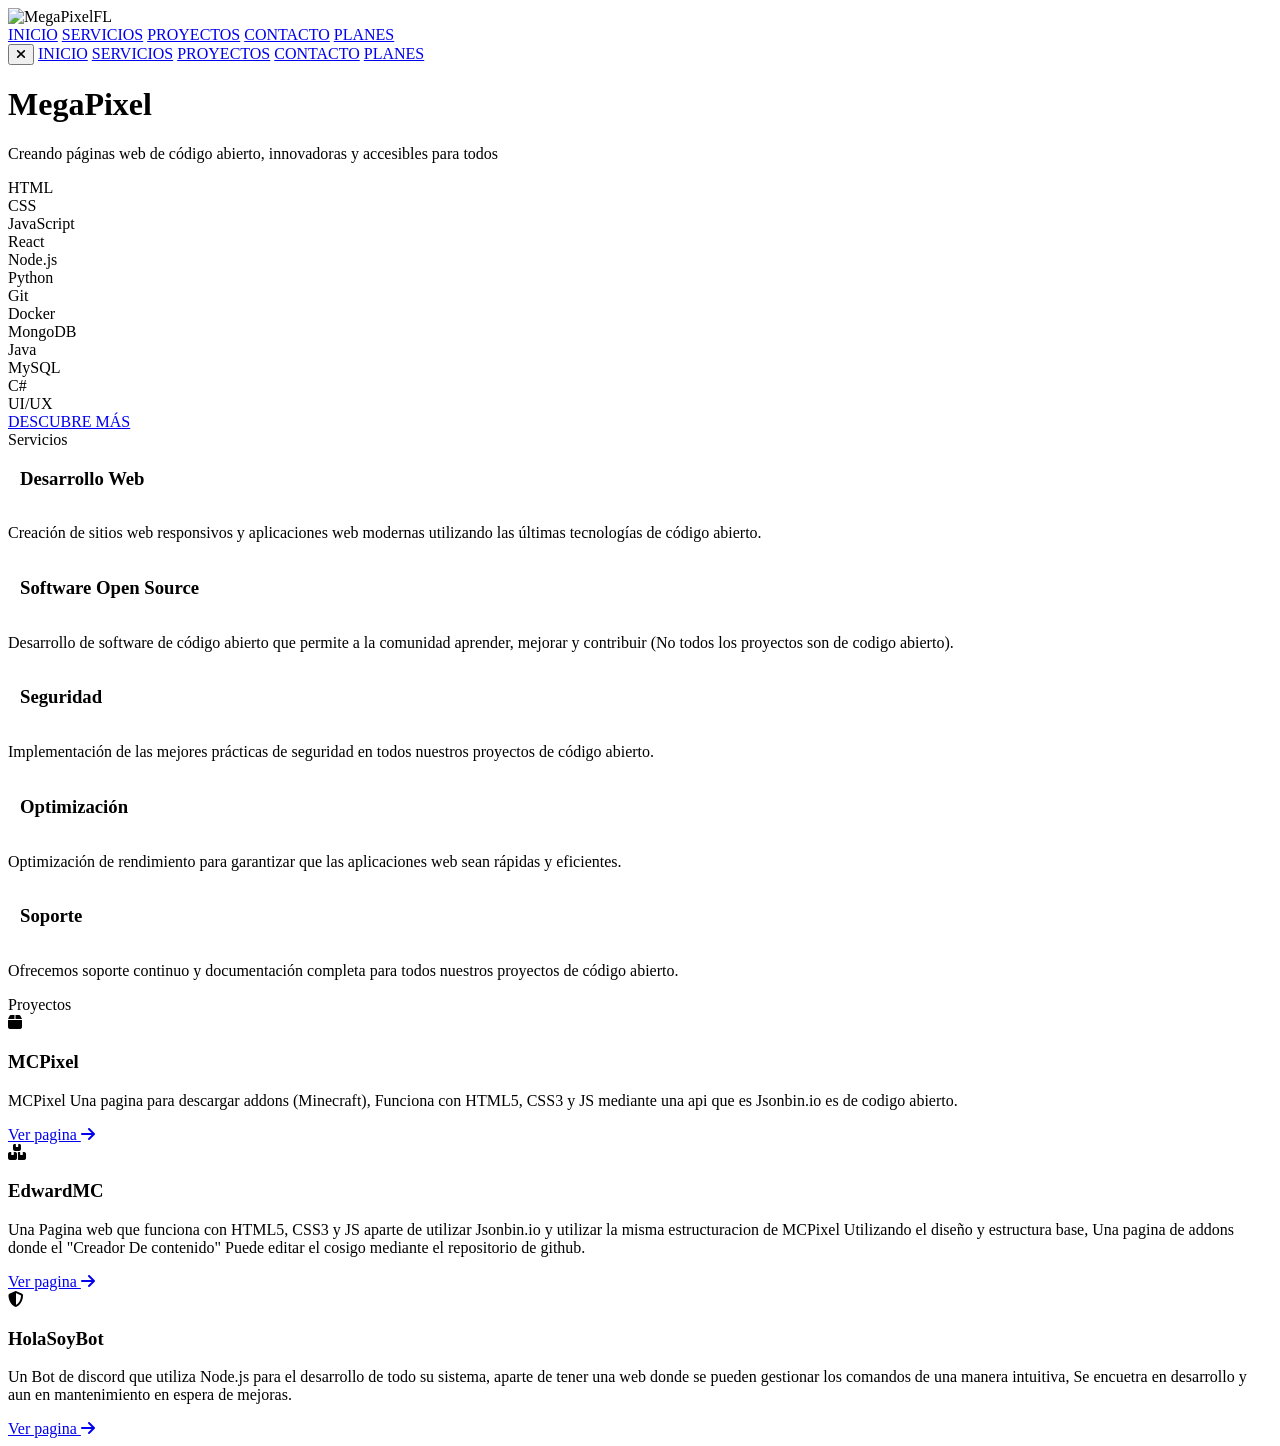
==== index.html @ ebb75589 "Create index.html" ====
<!DOCTYPE html>
<html lang="es">
<head>
  <meta charset="utf-8" />
  <meta name="viewport" content="width=device-width,initial-scale=1" />
  <title>MegaPixel - Desarrollo Web</title>

  <link href="https://fonts.googleapis.com/css2?family=Montserrat:wght@400;600;700&family=Poppins:wght@300;500;700&display=swap" rel="stylesheet">
  <link rel="stylesheet" href="https://cdnjs.cloudflare.com/ajax/libs/font-awesome/6.4.0/css/all.min.css">
  <link rel="icon" href="./img/logo2.png" type="image/png">
  <link rel="stylesheet" href="css/main.css">
</head>
<body>

  <nav class="navbar" id="navbar">
    <div class="nav-container">
      <div class="nav-logo">
        <img src="./img/logo.png" alt="MegaPixelFL">
      </div>
      
      <div class="nav-menu">
        <a href="#" class="nav-link active">INICIO</a>
        <a href="#services" class="nav-link">SERVICIOS</a>
        <a href="#projects" class="nav-link">PROYECTOS</a>
        <a href="./sc/contact.html" class="nav-link">CONTACTO</a>
        <a href="./sc/plan.html" class="nav-link">PLANES</a>
      </div>
      
      <div class="hamburger" id="hamburger">
        <span></span>
        <span></span>
        <span></span>
      </div>
    </div>
  </nav>

  <div class="mobile-menu" id="mobileMenu">
    <button class="close-menu" id="closeMenu">
      <i class="fas fa-times"></i>
    </button>
    <a href="#" class="nav-link active">INICIO</a>
    <a href="#services" class="nav-link">SERVICIOS</a>
    <a href="#projects" class="nav-link">PROYECTOS</a>
    <a href="./sc/contact.html" class="nav-link">CONTACTO</a>
    <a href="./sc/plan.html" class="nav-link">PLANES</a>
  </div>

  <div class="hero" role="main">
    <div class="hero-content">
      <h1 class="hero-title">MegaPixel</h1>
      <p class="hero-subtitle">Creando páginas web de código abierto, innovadoras y accesibles para todos</p>
      
      <div class="tech-stack">
        <div class="tech-item">HTML</div>
        <div class="tech-item">CSS</div>
        <div class="tech-item">JavaScript</div>
        <div class="tech-item">React</div>
        <div class="tech-item">Node.js</div>
        <div class="tech-item">Python</div>
        <div class="tech-item">Git</div>
        <div class="tech-item">Docker</div>
        <div class="tech-item">MongoDB</div>
        <div class="tech-item">Java</div>
        <div class="tech-item">MySQL</div>
        <div class="tech-item">C#</div>
        <div class="tech-item">UI/UX</div>
      </div>
    </div>

    <div class="bottom-cta">
      <a href="#services" class="scroll-down" id="scrollBtn">
        <div class="scroll-text">DESCUBRE MÁS</div>
        <div class="scroll-arrow"></div>
      </a>
    </div>
  </div>

  <section class="services-wrap" id="services">
    <div class="services" id="servicesPanel">
      <div class="services-top">
        <div class="services-title">Servicios</div>
      </div>
      
      <div class="cards" id="cards">
        <div class="card card-1">
          <div style="display:flex;align-items:center;gap:12px">
            <div class="icon">
              <svg xmlns="http://www.w3.org/2000/svg" fill="none" viewBox="0 0 24 24" stroke="currentColor">
                <path stroke-linecap="round" stroke-linejoin="round" stroke-width="2" d="M10 20l4-16m4 4l4 4-4 4M6 16l-4-4 4-4" />
              </svg>
            </div>
            <h3>Desarrollo Web</h3>
          </div>
          <p>Creación de sitios web responsivos y aplicaciones web modernas utilizando las últimas tecnologías de código abierto.</p>
        </div>
        
        <div class="card card-2">
          <div style="display:flex;align-items:center;gap:12px">
            <div class="icon">
              <svg xmlns="http://www.w3.org/2000/svg" fill="none" viewBox="0 0 24 24" stroke="currentColor">
                <path stroke-linecap="round" stroke-linejoin="round" stroke-width="2" d="M9.75 17L9 20l-1 1h8l-1-1-.75-3M3 13h18M5 17h14a2 2 0 002-2V5a2 2 0 00-2-2H5a2 2 0 00-2 2v10a2 2 0 002 2z" />
              </svg>
            </div>
            <h3>Software Open Source</h3>
          </div>
          <p>Desarrollo de software de código abierto que permite a la comunidad aprender, mejorar y contribuir (No todos los proyectos son de codigo abierto).</p>
        </div>
        
        <div class="card card-3">
          <div style="display:flex;align-items;center;gap:12px">
            <div class="icon">
              <svg xmlns="http://www.w3.org/2000/svg" fill="none" viewBox="0 0 24 24" stroke="currentColor">
                <path stroke-linecap="round" stroke-linejoin="round" stroke-width="2" d="M12 15v2m-6 4h12a2 2 0 002-2v-6a2 2 0 00-2-2H6a2 2 0 00-2 2v6a2 2 0 002 2zm10-10V7a4 4 0 00-8 0v4h8z" />
              </svg>
            </div>
            <h3>Seguridad</h3>
          </div>
          <p>Implementación de las mejores prácticas de seguridad en todos nuestros proyectos de código abierto.</p>
        </div>
        
        <div class="card card-4">
          <div style="display:flex;align-items:center;gap:12px">
            <div class="icon">
              <svg xmlns="http://www.w3.org/2000/svg" fill="none" viewBox="0 0 24 24" stroke="currentColor">
                <path stroke-linecap="round" stroke-linejoin="round" stroke-width="2" d="M13 10V3L4 14h7v7l9-11h-7z" />
              </svg>
            </div>
            <h3>Optimización</h3>
          </div>
          <p>Optimización de rendimiento para garantizar que las aplicaciones web sean rápidas y eficientes.</p>
        </div>
        
        <div class="card card-5">
          <div style="display:flex;align-items:center;gap:12px">
            <div class="icon">
              <svg xmlns="http://www.w3.org/2000/svg" fill="none" viewBox="0 0 24 24" stroke="currentColor">
                <path stroke-linecap="round" stroke-linejoin="round" stroke-width="2" d="M8 10h.01M12 10h.01M16 10h.01M9 16H5a2 2 0 01-2-2V6a2 2 0 012-2h14a2 2 0 012 2v8a2 2 0 01-2 2h-5l-5 5v-5z" />
              </svg>
            </div>
            <h3>Soporte</h3>
          </div>
          <p>Ofrecemos soporte continuo y documentación completa para todos nuestros proyectos de código abierto.</p>
        </div>
      </div>
    </div>
  </section>

  <section class="projects-wrap" id="projects">
    <div class="projects">
      <div class="projects-top">
        <div class="projects-title">Proyectos</div>
      </div>
      
      <div class="project-cards">
        <div class="project-card" data-url="https://mcpixel.vercel.app/">
          <div class="project-icon">
            <i class="fas fa-box"></i>
          </div>
          <h3>MCPixel</h3>
          <p>MCPixel Una pagina para descargar addons (Minecraft), Funciona con HTML5, CSS3 y JS mediante una api que es Jsonbin.io es de codigo abierto.</p>
          <a href="https://mcpixel.vercel.app/" class="project-link" target="_blank">
            Ver pagina <i class="fas fa-arrow-right"></i>
          </a>
        </div>
        
        <div class="project-card" data-url="https://edwardmc.vercel.app/">
          <div class="project-icon">
            <i class="fas fa-boxes"></i>
          </div>
          <h3>EdwardMC</h3>
          <p>Una Pagina web que funciona con HTML5, CSS3 y JS aparte de utilizar Jsonbin.io y utilizar la misma estructuracion de MCPixel Utilizando el diseño y estructura base, Una pagina de addons donde el "Creador De contenido" Puede editar el cosigo mediante el repositorio de github.</p>
          <a href="https://edwardmc.vercel.app/" class="project-link">
            Ver pagina <i class="fas fa-arrow-right"></i>
          </a>
        </div>
        
        <div class="project-card" data-url="#">
          <div class="project-icon">
            <i class="fas fa-shield-alt"></i>
          </div>
          <h3>HolaSoyBot</h3>
          <p>Un Bot de discord que utiliza Node.js para el desarrollo de todo su sistema, aparte de tener una web donde se pueden gestionar los comandos de una manera intuitiva, Se encuetra en desarrollo y aun en mantenimiento en espera de mejoras.</p>
          <a href="#" class="project-link">
            Ver pagina <i class="fas fa-arrow-right"></i>
          </a>
        </div>
      </div>
    </div>
  </section>

  <script src="js/main.js"></script>
</body>
</html>
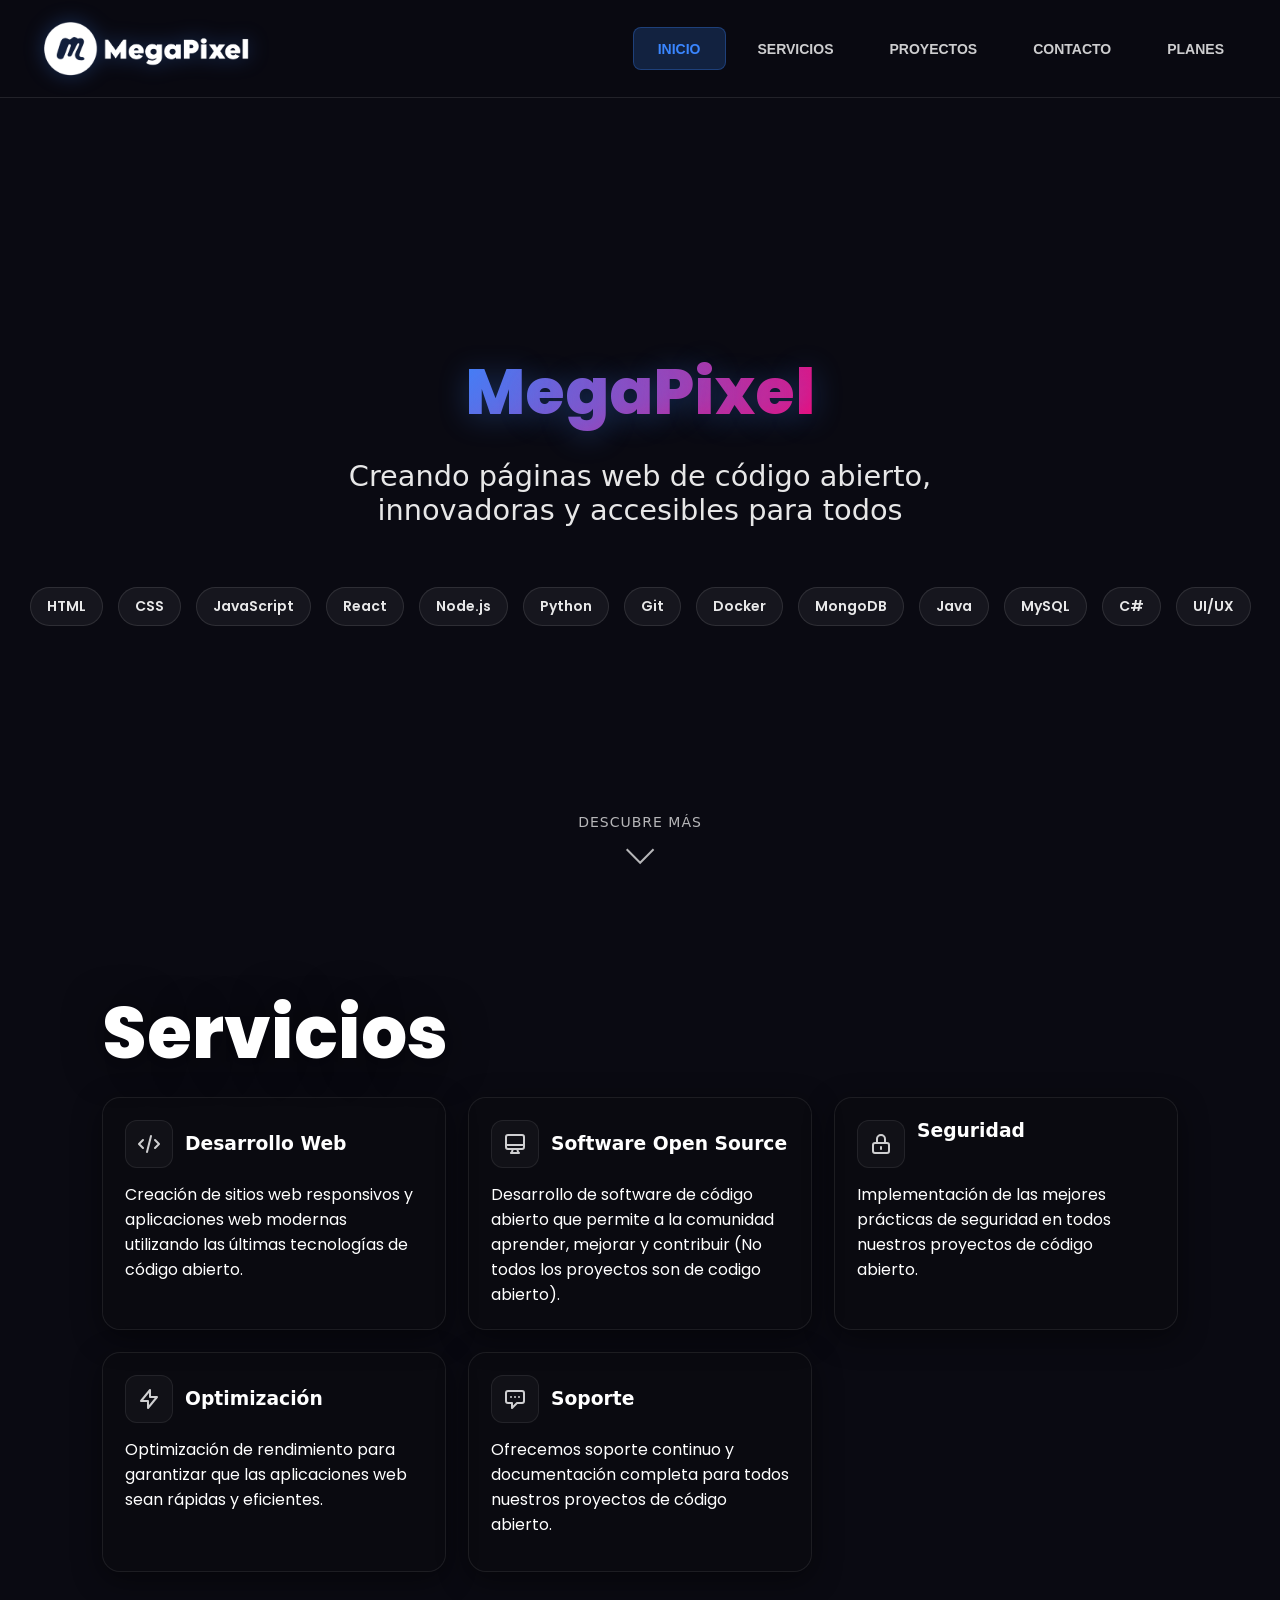
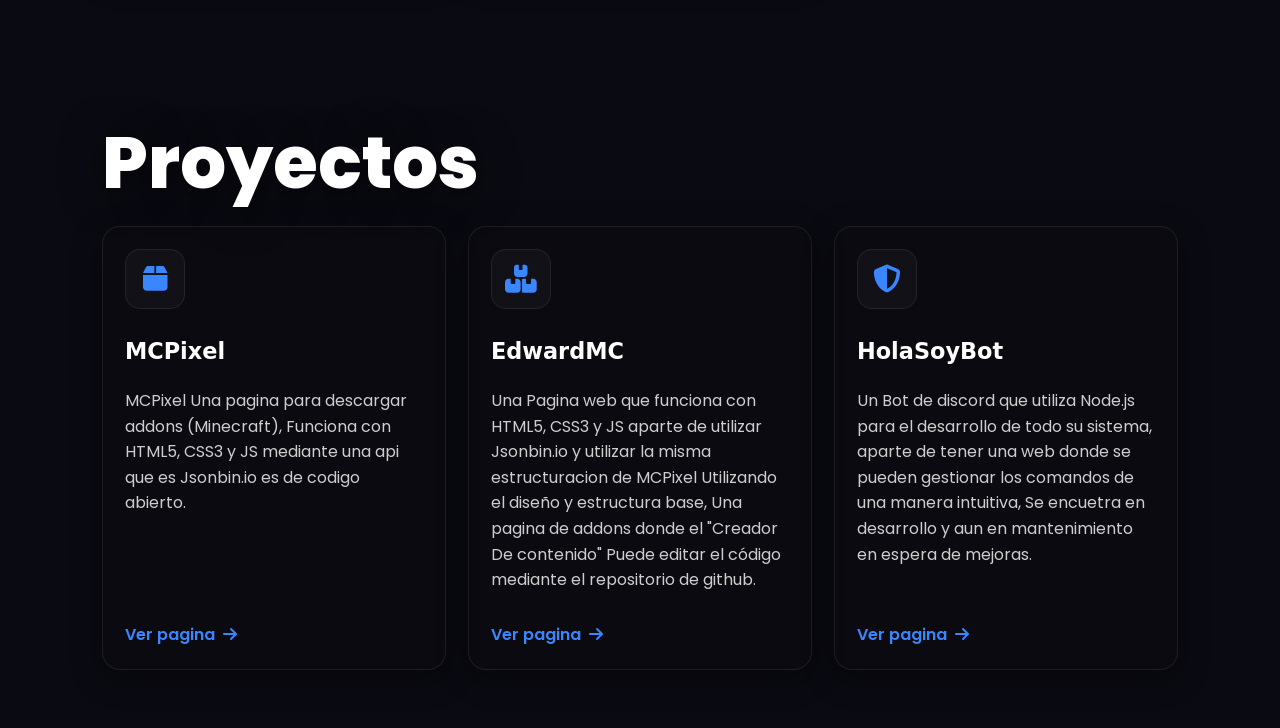
==== commit da908501: "Update index.html" ====
--- a/index.html
+++ b/index.html
@@ -168,7 +168,7 @@
             <i class="fas fa-boxes"></i>
           </div>
           <h3>EdwardMC</h3>
-          <p>Una Pagina web que funciona con HTML5, CSS3 y JS aparte de utilizar Jsonbin.io y utilizar la misma estructuracion de MCPixel Utilizando el diseño y estructura base, Una pagina de addons donde el "Creador De contenido" Puede editar el cosigo mediante el repositorio de github.</p>
+          <p>Una Pagina web que funciona con HTML5, CSS3 y JS aparte de utilizar Jsonbin.io y utilizar la misma estructuracion de MCPixel Utilizando el diseño y estructura base, Una pagina de addons donde el "Creador De contenido" Puede editar el código mediante el repositorio de github.</p>
           <a href="https://edwardmc.vercel.app/" class="project-link">
             Ver pagina <i class="fas fa-arrow-right"></i>
           </a>
--- a/css/main.css
+++ b/css/main.css
@@ -0,0 +1,672 @@
+:root {
+  --transition-fast: 260ms;
+  --primary-color: #3a86ff;
+  --secondary-color: #8338ec;
+  --accent-color: #ff006e;
+  --dark-bg: #0a0a12;
+}
+
+* {
+  box-sizing: border-box;
+  margin: 0;
+  padding: 0;
+}
+
+html, body {
+  height: 100%;
+  background: var(--dark-bg);
+  font-family: "Poppins", "Montserrat", system-ui, -apple-system, "Segoe UI", Roboto, Arial;
+  color: #fff;
+  -webkit-font-smoothing: antialiased;
+  -moz-osx-font-smoothing: grayscale;
+  scroll-behavior: smooth;
+}
+
+.container {
+  max-width: 1200px;
+  margin: 0 auto;
+  padding: 0 20px;
+}
+
+.navbar {
+  position: fixed;
+  top: 0;
+  left: 0;
+  right: 0;
+  z-index: 1000;
+  padding: 1rem 2rem;
+  background: rgba(10, 10, 18, 0.95);
+  backdrop-filter: blur(20px);
+  border-bottom: 1px solid rgba(255, 255, 255, 0.1);
+  transition: all 0.3s ease;
+}
+
+.navbar.scrolled {
+  padding: 0.8rem 2rem;
+  box-shadow: 0 5px 20px rgba(0, 0, 0, 0.3);
+}
+
+.nav-container {
+  display: flex;
+  justify-content: space-between;
+  align-items: center;
+  max-width: 1400px;
+  margin: 0 auto;
+}
+
+.nav-logo {
+  display: flex;
+  align-items: center;
+  gap: 1rem;
+}
+
+.nav-logo img {
+  height: 65px;
+  width: auto;
+  transition: all 0.3s ease;
+  filter: drop-shadow(0 0 10px rgba(58, 134, 255, 0.3));
+}
+
+.navbar.scrolled .nav-logo img {
+  height: 55px;
+}
+
+.nav-menu {
+  display: flex;
+  gap: 0.5rem;
+  align-items: center;
+}
+
+.nav-link {
+  color: rgba(255, 255, 255, 0.8);
+  text-decoration: none;
+  font-weight: 600;
+  font-family: "Montserrat", sans-serif;
+  font-size: 14px;
+  padding: 0.8rem 1.5rem;
+  border-radius: 8px;
+  transition: all 0.3s ease;
+  position: relative;
+  overflow: hidden;
+}
+
+.nav-link::before {
+  content: '';
+  position: absolute;
+  top: 0;
+  left: -100%;
+  width: 100%;
+  height: 100%;
+  background: linear-gradient(90deg, transparent, rgba(255, 255, 255, 0.1), transparent);
+  transition: left 0.5s;
+}
+
+.nav-link:hover::before {
+  left: 100%;
+}
+
+.nav-link.active {
+  background: rgba(58, 134, 255, 0.2);
+  color: var(--primary-color);
+  border: 1px solid rgba(58, 134, 255, 0.3);
+}
+
+.nav-link:not(.active):hover {
+  background: rgba(255, 255, 255, 0.05);
+  color: #fff;
+}
+
+.hamburger {
+  display: none;
+  flex-direction: column;
+  cursor: pointer;
+  padding: 0.8rem;
+  background: rgba(255, 255, 255, 0.05);
+  border-radius: 8px;
+  border: 1px solid rgba(255, 255, 255, 0.1);
+  z-index: 1002;
+  position: relative;
+}
+
+.hamburger span {
+  width: 25px;
+  height: 2px;
+  background: #fff;
+  margin: 3px 0;
+  transition: 0.3s;
+}
+
+.hamburger.active span:nth-child(1) {
+  transform: rotate(45deg) translate(5px, 5px);
+}
+
+.hamburger.active span:nth-child(2) {
+  opacity: 0;
+}
+
+.hamburger.active span:nth-child(3) {
+  transform: rotate(-45deg) translate(7px, -6px);
+}
+
+.mobile-menu {
+  position: fixed;
+  top: 0;
+  left: -100%;
+  width: 100%;
+  height: 100vh;
+  background: rgba(10, 10, 18, 0.98);
+  backdrop-filter: blur(30px);
+  z-index: 1001;
+  transition: left 0.4s cubic-bezier(0.23, 1, 0.32, 1);
+  display: flex;
+  flex-direction: column;
+  justify-content: center;
+  align-items: center;
+  gap: 2rem;
+}
+
+.mobile-menu.active {
+  left: 0;
+}
+
+.mobile-menu .nav-link {
+  font-size: 2rem;
+  padding: 1.5rem 3rem;
+  border-radius: 12px;
+  background: rgba(255, 255, 255, 0.05);
+  border: 1px solid rgba(255, 255, 255, 0.1);
+  width: 280px;
+  text-align: center;
+  transition: all 0.3s ease;
+}
+
+.mobile-menu .nav-link:hover {
+  background: rgba(58, 134, 255, 0.2);
+  transform: translateY(-5px);
+}
+
+.close-menu {
+  position: absolute;
+  top: 2.5rem;
+  right: 2.5rem;
+  background: rgba(255, 255, 255, 0.1);
+  border: none;
+  color: #fff;
+  font-size: 2rem;
+  cursor: pointer;
+  padding: 1rem;
+  border-radius: 12px;
+  width: 60px;
+  height: 60px;
+  display: flex;
+  align-items: center;
+  justify-content: center;
+  transition: all 0.3s ease;
+  z-index: 1002;
+}
+
+.close-menu:hover {
+  background: rgba(255, 255, 255, 0.2);
+  transform: rotate(90deg);
+}
+
+.hero {
+  position: relative;
+  min-height: 100vh;
+  display: flex;
+  flex-direction: column;
+  justify-content: center;
+  padding-top: 100px;
+}
+
+.hero-content {
+  flex: 1 1 auto;
+  display: flex;
+  flex-direction: column;
+  justify-content: center;
+  align-items: center;
+  text-align: center;
+  padding: 0 20px;
+}
+
+.hero-title {
+  font-size: clamp(2.5rem, 5vw, 4.5rem);
+  font-weight: 800;
+  margin-bottom: 20px;
+  background: linear-gradient(135deg, var(--primary-color), var(--accent-color));
+  -webkit-background-clip: text;
+  -webkit-text-fill-color: transparent;
+  text-shadow: 0 4px 30px rgba(58, 134, 255, 0.3);
+}
+
+.hero-subtitle {
+  font-size: clamp(1.2rem, 2.5vw, 1.8rem);
+  font-weight: 500;
+  margin-bottom: 30px;
+  color: rgba(255, 255, 255, 0.9);
+  max-width: 700px;
+}
+
+.tech-stack {
+  display: flex;
+  flex-wrap: wrap;
+  justify-content: center;
+  gap: 15px;
+  margin: 30px 0;
+}
+
+.tech-item {
+  background: rgba(255, 255, 255, 0.05);
+  border: 1px solid rgba(255, 255, 255, 0.1);
+  border-radius: 20px;
+  padding: 8px 16px;
+  font-size: 14px;
+  font-weight: 600;
+  color: rgba(255, 255, 255, 0.9);
+  transition: all 0.3s ease;
+}
+
+.tech-item:hover {
+  background: rgba(58, 134, 255, 0.2);
+  border-color: rgba(58, 134, 255, 0.5);
+  transform: translateY(-2px);
+}
+
+.bottom-cta {
+  position: absolute;
+  left: 50%;
+  transform: translateX(-50%);
+  bottom: 40px;
+  z-index: 6;
+}
+
+.scroll-down {
+  display: flex;
+  flex-direction: column;
+  align-items: center;
+  color: rgba(255, 255, 255, 0.7);
+  cursor: pointer;
+  transition: all 0.3s ease;
+  text-decoration: none;
+}
+
+.scroll-down:hover {
+  color: var(--primary-color);
+  transform: translateY(5px);
+}
+
+.scroll-text {
+  font-size: 14px;
+  margin-bottom: 10px;
+  font-weight: 500;
+  letter-spacing: 1px;
+}
+
+.scroll-arrow {
+  width: 20px;
+  height: 20px;
+  border: 2px solid currentColor;
+  border-left: none;
+  border-top: none;
+  transform: rotate(45deg);
+  animation: bounce 2s infinite;
+}
+
+@keyframes bounce {
+  0%, 20%, 50%, 80%, 100% {
+    transform: translateY(0) rotate(45deg);
+  }
+  40% {
+    transform: translateY(-10px) rotate(45deg);
+  }
+  60% {
+    transform: translateY(-5px) rotate(45deg);
+  }
+}
+
+.services-wrap {
+  width: 100%;
+  display: flex;
+  justify-content: center;
+  padding: 80px 22px 40px;
+  background: transparent;
+  z-index: 3;
+}
+
+.services {
+  width: calc(100% - 140px);
+  max-width: 1400px;
+  display: block;
+  border-radius: 22px;
+  padding: 18px 10px;
+}
+
+.services-top {
+  display: flex;
+  align-items: flex-start;
+  gap: 20px;
+  margin-bottom: 28px;
+}
+
+.services-title {
+  flex: 1 1 55%;
+  font-size: 72px;
+  line-height: 0.98;
+  font-weight: 800;
+  color: #fff;
+  text-shadow: 0 4px 40px rgba(0, 0, 0, 0.6);
+}
+
+.cards {
+  display: grid;
+  grid-template-columns: repeat(3, 1fr);
+  gap: 22px;
+  margin-top: 22px;
+}
+
+.card {
+  background: rgba(10, 10, 15, 0.5);
+  border-radius: 18px;
+  padding: 22px;
+  min-height: 220px;
+  border: 1px solid rgba(255, 255, 255, 0.08);
+  box-shadow: 0 8px 30px rgba(0, 0, 0, 0.45);
+  transition: transform .28s ease, box-shadow .28s ease, background .28s ease;
+  display: flex;
+  flex-direction: column;
+  gap: 14px;
+  opacity: 0;
+  transform: translateY(30px);
+  position: relative;
+  overflow: hidden;
+}
+
+.card::before {
+  content: '';
+  position: absolute;
+  top: 0;
+  left: 0;
+  width: 100%;
+  height: 3px;
+  background: linear-gradient(90deg, var(--primary-color), var(--accent-color));
+  transform: scaleX(0);
+  transition: transform 0.3s ease;
+}
+
+.card:hover::before {
+  transform: scaleX(1);
+}
+
+.card.in-view {
+  opacity: 1;
+  transform: translateY(0);
+}
+
+.card:hover {
+  transform: translateY(-6px);
+  box-shadow: 0 18px 48px rgba(0, 0, 0, 0.55);
+  background: rgba(15, 15, 20, 0.7);
+}
+
+.icon {
+  width: 48px;
+  height: 48px;
+  border-radius: 12px;
+  display: flex;
+  align-items: center;
+  justify-content: center;
+  background: rgba(255, 255, 255, 0.03);
+  border: 1px solid rgba(255, 255, 255, 0.08);
+}
+
+.icon svg {
+  width: 24px;
+  height: 24px;
+  stroke: rgba(255, 255, 255, 0.8);
+  stroke-width: 1.5;
+}
+
+.projects-wrap {
+  width: 100%;
+  display: flex;
+  justify-content: center;
+  padding: 80px 22px 40px;
+  background: transparent;
+  z-index: 3;
+}
+
+.projects {
+  width: calc(100% - 140px);
+  max-width: 1400px;
+  display: block;
+  border-radius: 22px;
+  padding: 18px 10px;
+}
+
+.projects-top {
+  display: flex;
+  align-items: flex-start;
+  gap: 20px;
+  margin-bottom: 28px;
+}
+
+.projects-title {
+  flex: 1 1 55%;
+  font-size: 72px;
+  line-height: 0.98;
+  font-weight: 800;
+  color: #fff;
+  text-shadow: 0 4px 40px rgba(0, 0, 0, 0.6);
+}
+
+.project-cards {
+  display: grid;
+  grid-template-columns: repeat(3, 1fr);
+  gap: 22px;
+  margin-top: 22px;
+}
+
+.project-card {
+  background: rgba(10, 10, 15, 0.5);
+  border-radius: 18px;
+  padding: 22px;
+  min-height: 280px;
+  border: 1px solid rgba(255, 255, 255, 0.08);
+  box-shadow: 0 8px 30px rgba(0, 0, 0, 0.45);
+  transition: transform .28s ease, box-shadow .28s ease, background .28s ease;
+  display: flex;
+  flex-direction: column;
+  gap: 14px;
+  opacity: 0;
+  transform: translateY(30px);
+  position: relative;
+  overflow: hidden;
+  cursor: pointer;
+}
+
+.project-card::before {
+  content: '';
+  position: absolute;
+  top: 0;
+  left: 0;
+  width: 100%;
+  height: 3px;
+  background: linear-gradient(90deg, var(--primary-color), var(--accent-color));
+  transform: scaleX(0);
+  transition: transform 0.3s ease;
+}
+
+.project-card:hover::before {
+  transform: scaleX(1);
+}
+
+.project-card.in-view {
+  opacity: 1;
+  transform: translateY(0);
+}
+
+.project-card:hover {
+  transform: translateY(-6px);
+  box-shadow: 0 18px 48px rgba(0, 0, 0, 0.55);
+  background: rgba(15, 15, 20, 0.7);
+}
+
+.project-icon {
+  width: 60px;
+  height: 60px;
+  border-radius: 15px;
+  display: flex;
+  align-items: center;
+  justify-content: center;
+  background: rgba(255, 255, 255, 0.03);
+  border: 1px solid rgba(255, 255, 255, 0.08);
+  margin-bottom: 15px;
+}
+
+.project-icon i {
+  font-size: 28px;
+  color: var(--primary-color);
+}
+
+.project-card h3 {
+  font-size: 1.4rem;
+  font-weight: 700;
+  margin-bottom: 10px;
+}
+
+.project-card p {
+  color: rgba(255, 255, 255, 0.8);
+  line-height: 1.6;
+  flex-grow: 1;
+}
+
+.project-link {
+  display: inline-flex;
+  align-items: center;
+  gap: 8px;
+  color: var(--primary-color);
+  text-decoration: none;
+  font-weight: 600;
+  margin-top: 15px;
+  transition: all 0.3s ease;
+}
+
+.project-link:hover {
+  gap: 12px;
+}
+
+@media (max-width: 1100px) {
+  .cards, .project-cards {
+    grid-template-columns: repeat(2, 1fr);
+  }
+  
+  .services-title, .projects-title {
+    font-size: 60px;
+  }
+}
+
+@media (max-width: 920px) {
+  .nav-menu {
+    display: none;
+  }
+  
+  .hamburger {
+    display: flex;
+  }
+  
+  .nav-logo img {
+    height: 55px;
+  }
+  
+  .navbar.scrolled .nav-logo img {
+    height: 50px;
+  }
+  
+  .services-title, .projects-title {
+    font-size: 48px;
+  }
+  
+  .mobile-menu .nav-link {
+    font-size: 1.8rem;
+    padding: 1.2rem 2.5rem;
+    width: 250px;
+  }
+}
+
+@media (max-width: 768px) {
+  .navbar {
+    padding: 1rem;
+  }
+  
+  .nav-logo img {
+    height: 50px;
+  }
+  
+  .navbar.scrolled .nav-logo img {
+    height: 45px;
+  }
+  
+  .services-wrap, .projects-wrap {
+    padding-left: 16px;
+    padding-right: 16px;
+  }
+  
+  .services, .projects {
+    width: 100%;
+  }
+  
+  .services-top, .projects-top {
+    flex-direction: column;
+    align-items: flex-start;
+    gap: 24px;
+  }
+  
+  .services-title, .projects-title {
+    font-size: 40px;
+  }
+  
+  .cards, .project-cards {
+    grid-template-columns: 1fr;
+  }
+  
+  .mobile-menu .nav-link {
+    font-size: 1.5rem;
+    padding: 1rem 2rem;
+    width: 220px;
+  }
+  
+  .close-menu {
+    top: 2rem;
+    right: 2rem;
+    width: 50px;
+    height: 50px;
+    font-size: 1.5rem;
+  }
+}
+
+@media (max-width: 480px) {
+  .hero-title {
+    font-size: 2.2rem;
+  }
+  
+  .hero-subtitle {
+    font-size: 1.1rem;
+  }
+  
+  .tech-stack {
+    gap: 10px;
+  }
+  
+  .tech-item {
+    font-size: 12px;
+    padding: 6px 12px;
+  }
+  
+  .nav-logo img {
+    height: 45px;
+  }
+  
+  .navbar.scrolled .nav-logo img {
+    height: 40px;
+  }
+}
